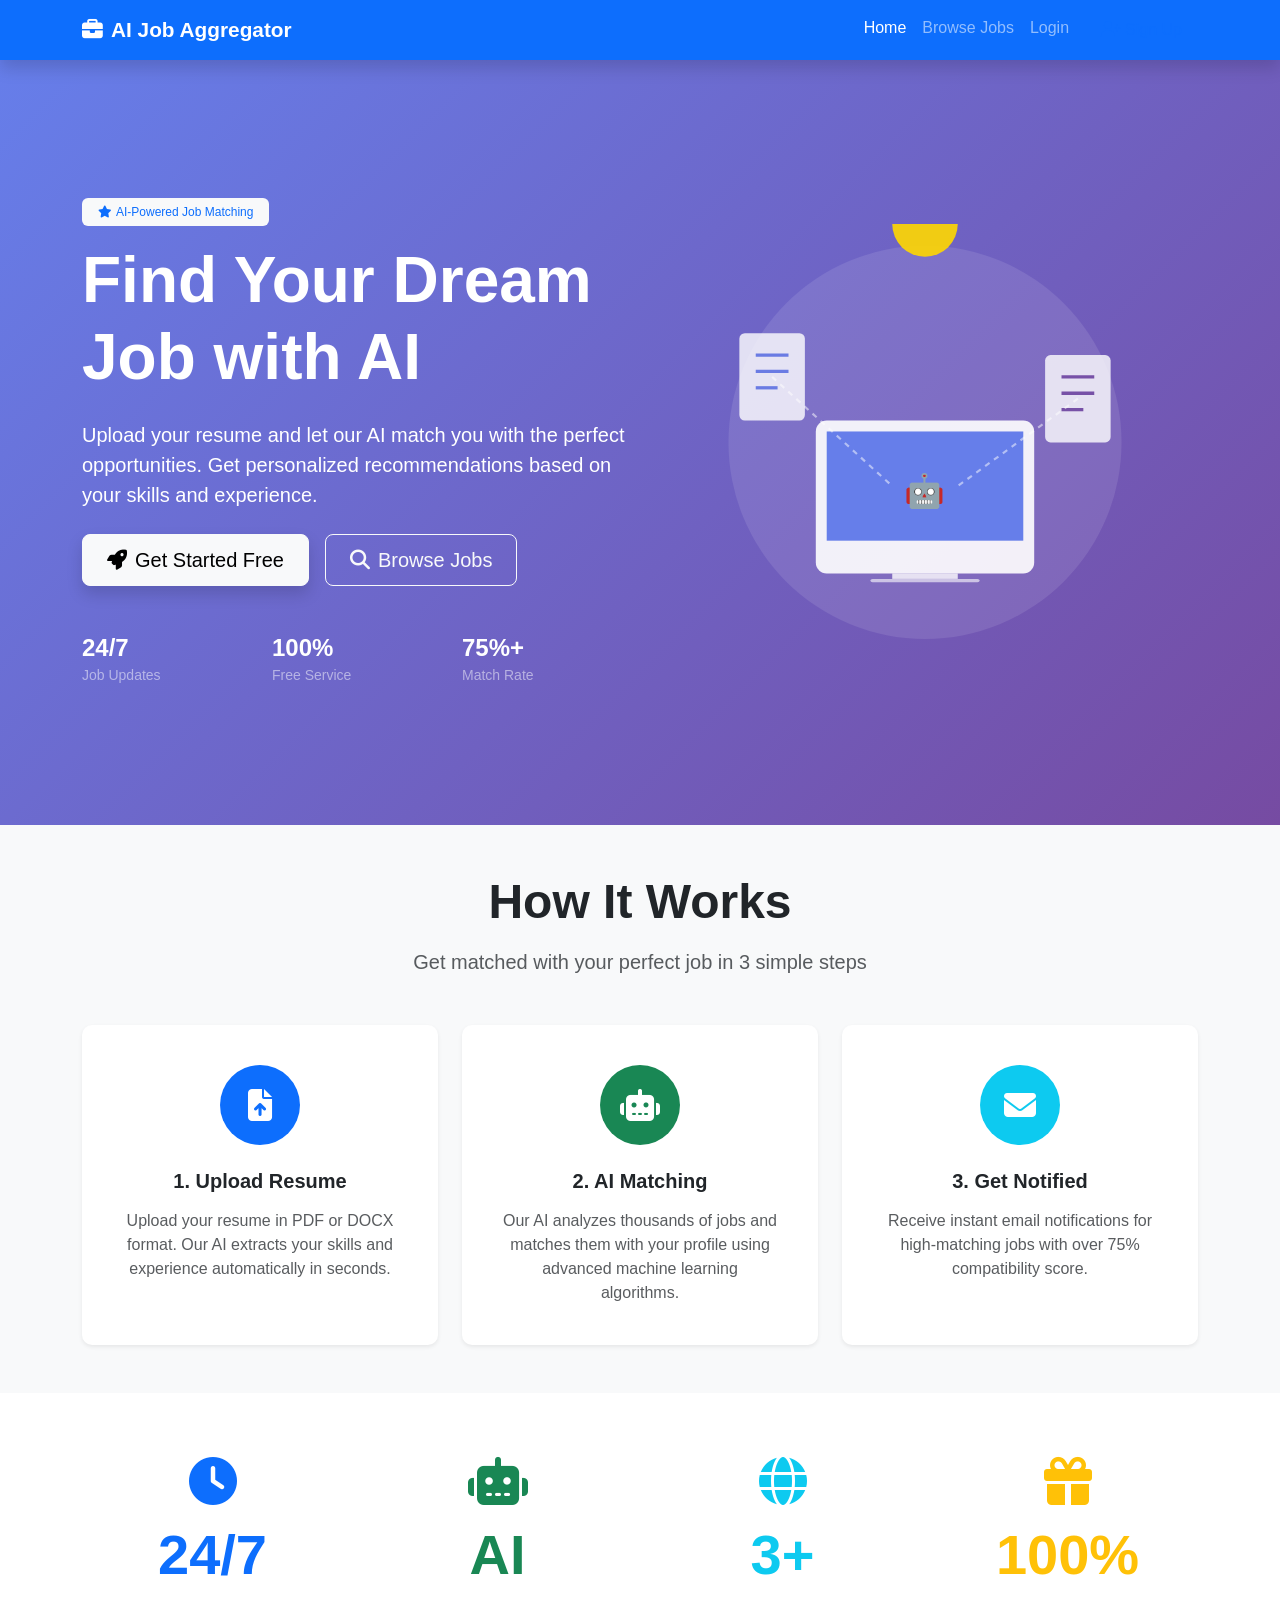
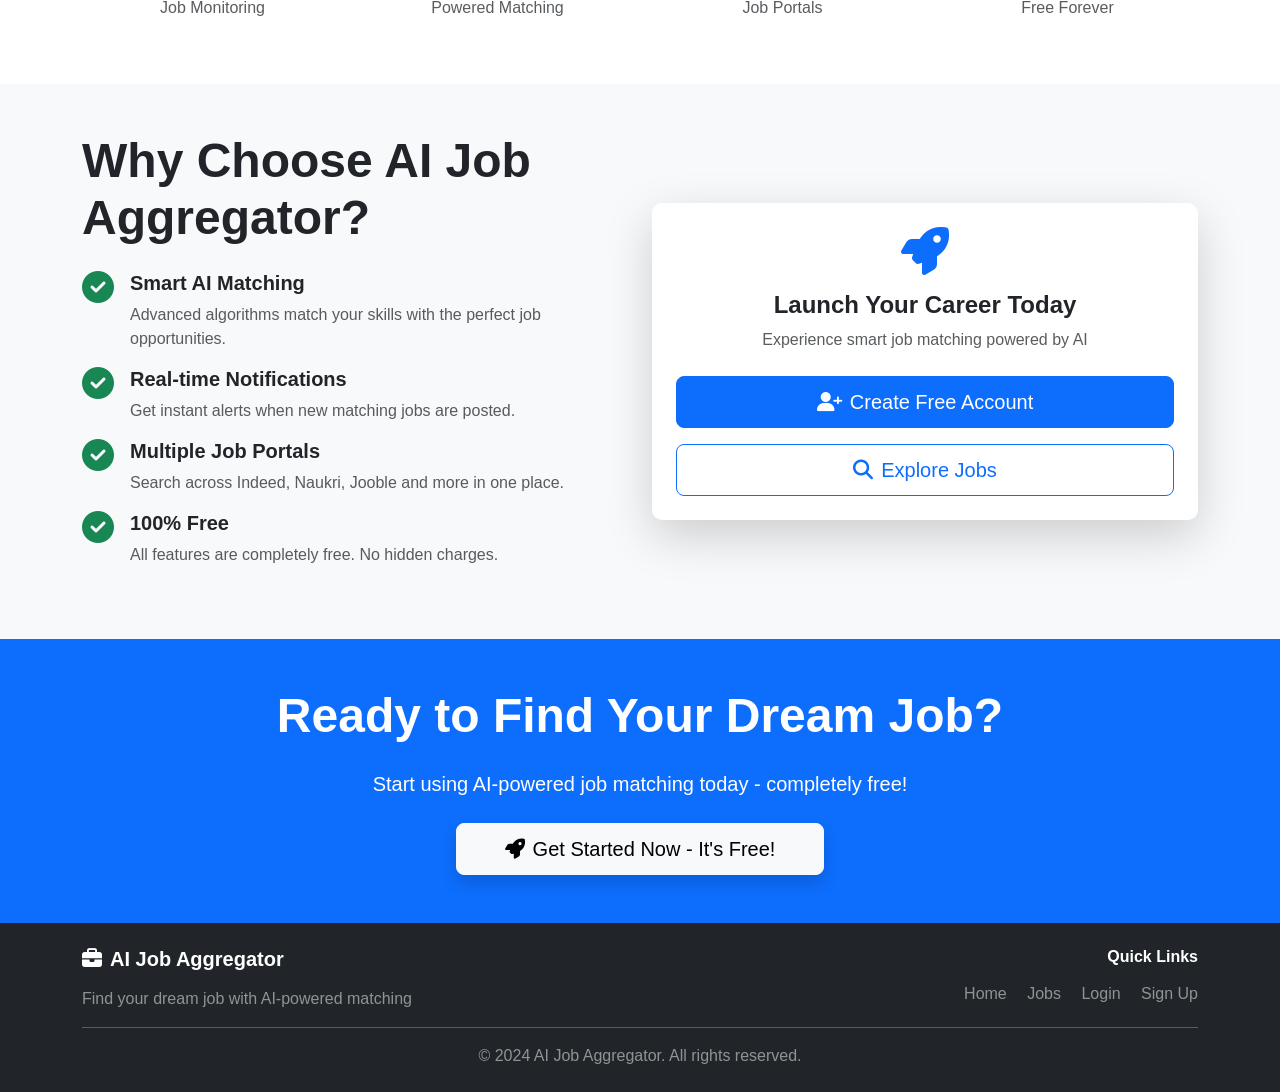
==== frontend/index.html @ 1bea9b3e "Updated backend services and resume parser" ====
<!DOCTYPE html>
<html lang="en">
<head>
    <meta charset="UTF-8">
    <meta name="viewport" content="width=device-width, initial-scale=1.0">
    <title>AI Job Aggregator - Find Your Perfect Job</title>
    <link href="https://cdn.jsdelivr.net/npm/bootstrap@5.3.0/dist/css/bootstrap.min.css" rel="stylesheet">
    <link rel="stylesheet" href="https://cdnjs.cloudflare.com/ajax/libs/font-awesome/6.4.0/css/all.min.css">
    <link rel="stylesheet" href="static/css/style.css">
    <style>
        /* Inline styles for better hero section */
        .hero-section {
            min-height: 85vh;
            background: linear-gradient(135deg, #667eea 0%, #764ba2 100%);
            display: flex;
            align-items: center;
        }
        
        .hero-content {
            animation: fadeInUp 1s ease-in-out;
        }
        
        @keyframes fadeInUp {
            from {
                opacity: 0;
                transform: translateY(30px);
            }
            to {
                opacity: 1;
                transform: translateY(0);
            }
        }
        
        .hero-image {
            animation: float 3s ease-in-out infinite;
        }
        
        @keyframes float {
            0%, 100% {
                transform: translateY(0px);
            }
            50% {
                transform: translateY(-20px);
            }
        }
        
        .feature-card {
            transition: all 0.3s ease;
            height: 100%;
        }
        
        .feature-card:hover {
            transform: translateY(-10px);
            box-shadow: 0 10px 30px rgba(0,0,0,0.2);
        }
    </style>
</head>
<body>
    <!-- Navigation -->
    <nav class="navbar navbar-expand-lg navbar-dark bg-primary sticky-top shadow">
        <div class="container">
            <a class="navbar-brand fw-bold" href="/">
                <i class="fas fa-briefcase me-2"></i>AI Job Aggregator
            </a>
            <button class="navbar-toggler" type="button" data-bs-toggle="collapse" data-bs-target="#navbarNav">
                <span class="navbar-toggler-icon"></span>
            </button>
            <div class="collapse navbar-collapse" id="navbarNav">
                <ul class="navbar-nav ms-auto">
                    <li class="nav-item">
                        <a class="nav-link active" href="/">Home</a>
                    </li>
                    <li class="nav-item">
                        <a class="nav-link" href="/jobs">Browse Jobs</a>
                    </li>
                    <li class="nav-item">
                        <a class="nav-link" href="/login">Login</a>
                    </li>
                    <li class="nav-item ms-2">
                        <a class="nav-link btn btn-light text-primary px-3 rounded-pill" href="/register">
                            <i class="fas fa-user-plus me-1"></i>Sign Up
                        </a>
                    </li>
                </ul>
            </div>
        </div>
    </nav>

    <!-- Hero Section -->
    <section class="hero-section text-white">
        <div class="container">
            <div class="row align-items-center">
                <div class="col-lg-6 hero-content">
                    <div class="badge bg-light text-primary mb-3 px-3 py-2">
                        <i class="fas fa-star me-1"></i>AI-Powered Job Matching
                    </div>
                    <h1 class="display-3 fw-bold mb-4">Find Your Dream Job with AI</h1>
                    <p class="lead mb-4 fs-5">Upload your resume and let our AI match you with the perfect opportunities. Get personalized recommendations based on your skills and experience.</p>
                    
                    <div class="d-flex gap-3 flex-wrap mb-4">
                        <a href="/register" class="btn btn-light btn-lg px-4 shadow">
                            <i class="fas fa-rocket me-2"></i>Get Started Free
                        </a>
                        <a href="/jobs" class="btn btn-outline-light btn-lg px-4">
                            <i class="fas fa-search me-2"></i>Browse Jobs
                        </a>
                    </div>
                    
                    <!-- Quick Stats -->
                    <div class="row mt-5">
                        <div class="col-4">
                            <h4 class="fw-bold mb-0">24/7</h4>
                            <small class="text-white-50">Job Updates</small>
                        </div>
                        <div class="col-4">
                            <h4 class="fw-bold mb-0">100%</h4>
                            <small class="text-white-50">Free Service</small>
                        </div>
                        <div class="col-4">
                            <h4 class="fw-bold mb-0">75%+</h4>
                            <small class="text-white-50">Match Rate</small>
                        </div>
                    </div>
                </div>
                
                <div class="col-lg-6 d-none d-lg-block">
                    <div class="hero-image text-center">
                        <!-- SVG Illustration -->
                        <svg xmlns="http://www.w3.org/2000/svg" viewBox="0 0 500 400" class="img-fluid">
                            <!-- Background circle -->
                            <circle cx="250" cy="200" r="180" fill="#ffffff" opacity="0.1"/>
                            
                            <!-- Laptop -->
                            <rect x="150" y="180" width="200" height="140" rx="10" fill="#ffffff" opacity="0.9"/>
                            <rect x="160" y="190" width="180" height="100" fill="#667eea"/>
                            <rect x="220" y="320" width="60" height="5" fill="#ffffff" opacity="0.8"/>
                            <rect x="200" y="325" width="100" height="3" rx="2" fill="#ffffff" opacity="0.6"/>
                            
                            <!-- Document icons floating -->
                            <g opacity="0.8">
                                <rect x="80" y="100" width="60" height="80" rx="5" fill="#ffffff"/>
                                <line x1="95" y1="120" x2="125" y2="120" stroke="#667eea" stroke-width="3"/>
                                <line x1="95" y1="135" x2="125" y2="135" stroke="#667eea" stroke-width="3"/>
                                <line x1="95" y1="150" x2="115" y2="150" stroke="#667eea" stroke-width="3"/>
                            </g>
                            
                            <g opacity="0.8">
                                <rect x="360" y="120" width="60" height="80" rx="5" fill="#ffffff"/>
                                <line x1="375" y1="140" x2="405" y2="140" stroke="#764ba2" stroke-width="3"/>
                                <line x1="375" y1="155" x2="405" y2="155" stroke="#764ba2" stroke-width="3"/>
                                <line x1="375" y1="170" x2="395" y2="170" stroke="#764ba2" stroke-width="3"/>
                            </g>
                            
                            <!-- AI Brain icon -->
                            <circle cx="250" y="240" r="30" fill="#FFD700" opacity="0.9"/>
                            <text x="250" y="255" text-anchor="middle" font-size="30" fill="#667eea">🤖</text>
                            
                            <!-- Connection lines -->
                            <line x1="110" y1="140" x2="220" y2="240" stroke="#ffffff" stroke-width="2" stroke-dasharray="5,5" opacity="0.5"/>
                            <line x1="390" y1="160" x2="280" y2="240" stroke="#ffffff" stroke-width="2" stroke-dasharray="5,5" opacity="0.5"/>
                        </svg>
                    </div>
                </div>
            </div>
        </div>
    </section>

    <!-- Features Section -->
    <section class="features-section py-5 bg-light">
        <div class="container">
            <div class="text-center mb-5">
                <h2 class="display-5 fw-bold mb-3">How It Works</h2>
                <p class="text-muted fs-5">Get matched with your perfect job in 3 simple steps</p>
            </div>
            
            <div class="row g-4">
                <div class="col-md-4">
                    <div class="card feature-card border-0 shadow-sm text-center p-4">
                        <div class="card-body">
                            <div class="feature-icon bg-primary text-white rounded-circle mx-auto mb-4 d-flex align-items-center justify-content-center" style="width: 80px; height: 80px;">
                                <i class="fas fa-file-upload fa-2x"></i>
                            </div>
                            <h5 class="card-title fw-bold mb-3">1. Upload Resume</h5>
                            <p class="card-text text-muted">Upload your resume in PDF or DOCX format. Our AI extracts your skills and experience automatically in seconds.</p>
                        </div>
                    </div>
                </div>
                
                <div class="col-md-4">
                    <div class="card feature-card border-0 shadow-sm text-center p-4">
                        <div class="card-body">
                            <div class="feature-icon bg-success text-white rounded-circle mx-auto mb-4 d-flex align-items-center justify-content-center" style="width: 80px; height: 80px;">
                                <i class="fas fa-robot fa-2x"></i>
                            </div>
                            <h5 class="card-title fw-bold mb-3">2. AI Matching</h5>
                            <p class="card-text text-muted">Our AI analyzes thousands of jobs and matches them with your profile using advanced machine learning algorithms.</p>
                        </div>
                    </div>
                </div>
                
                <div class="col-md-4">
                    <div class="card feature-card border-0 shadow-sm text-center p-4">
                        <div class="card-body">
                            <div class="feature-icon bg-info text-white rounded-circle mx-auto mb-4 d-flex align-items-center justify-content-center" style="width: 80px; height: 80px;">
                                <i class="fas fa-envelope fa-2x"></i>
                            </div>
                            <h5 class="card-title fw-bold mb-3">3. Get Notified</h5>
                            <p class="card-text text-muted">Receive instant email notifications for high-matching jobs with over 75% compatibility score.</p>
                        </div>
                    </div>
                </div>
            </div>
        </div>
    </section>

    <!-- Stats Section -->
    <section class="stats-section py-5 bg-white">
        <div class="container">
            <div class="row text-center g-4">
                <div class="col-md-3 col-6">
                    <div class="p-3">
                        <i class="fas fa-clock fa-3x text-primary mb-3"></i>
                        <h3 class="display-4 fw-bold text-primary mb-2">24/7</h3>
                        <p class="text-muted mb-0">Job Monitoring</p>
                    </div>
                </div>
                <div class="col-md-3 col-6">
                    <div class="p-3">
                        <i class="fas fa-robot fa-3x text-success mb-3"></i>
                        <h3 class="display-4 fw-bold text-success mb-2">AI</h3>
                        <p class="text-muted mb-0">Powered Matching</p>
                    </div>
                </div>
                <div class="col-md-3 col-6">
                    <div class="p-3">
                        <i class="fas fa-globe fa-3x text-info mb-3"></i>
                        <h3 class="display-4 fw-bold text-info mb-2">3+</h3>
                        <p class="text-muted mb-0">Job Portals</p>
                    </div>
                </div>
                <div class="col-md-3 col-6">
                    <div class="p-3">
                        <i class="fas fa-gift fa-3x text-warning mb-3"></i>
                        <h3 class="display-4 fw-bold text-warning mb-2">100%</h3>
                        <p class="text-muted mb-0">Free Forever</p>
                    </div>
                </div>
            </div>
        </div>
    </section>

    <!-- Why Choose Us Section -->
    <section class="py-5 bg-light">
        <div class="container">
            <div class="row align-items-center">
                <div class="col-lg-6 mb-4 mb-lg-0">
                    <h2 class="display-5 fw-bold mb-4">Why Choose AI Job Aggregator?</h2>
                    <div class="mb-4">
                        <div class="d-flex mb-3">
                            <div class="me-3">
                                <i class="fas fa-check-circle fa-2x text-success"></i>
                            </div>
                            <div>
                                <h5 class="fw-bold">Smart AI Matching</h5>
                                <p class="text-muted mb-0">Advanced algorithms match your skills with the perfect job opportunities.</p>
                            </div>
                        </div>
                        <div class="d-flex mb-3">
                            <div class="me-3">
                                <i class="fas fa-check-circle fa-2x text-success"></i>
                            </div>
                            <div>
                                <h5 class="fw-bold">Real-time Notifications</h5>
                                <p class="text-muted mb-0">Get instant alerts when new matching jobs are posted.</p>
                            </div>
                        </div>
                        <div class="d-flex mb-3">
                            <div class="me-3">
                                <i class="fas fa-check-circle fa-2x text-success"></i>
                            </div>
                            <div>
                                <h5 class="fw-bold">Multiple Job Portals</h5>
                                <p class="text-muted mb-0">Search across Indeed, Naukri, Jooble and more in one place.</p>
                            </div>
                        </div>
                        <div class="d-flex">
                            <div class="me-3">
                                <i class="fas fa-check-circle fa-2x text-success"></i>
                            </div>
                            <div>
                                <h5 class="fw-bold">100% Free</h5>
                                <p class="text-muted mb-0">All features are completely free. No hidden charges.</p>
                            </div>
                        </div>
                    </div>
                </div>
                <div class="col-lg-6">
                    <div class="card border-0 shadow-lg">
                        <div class="card-body p-4">
                            <div class="text-center mb-4">
                                <i class="fas fa-rocket fa-3x text-primary mb-3"></i>
                                <h4 class="fw-bold">Launch Your Career Today</h4>
                                <p class="text-muted">Experience smart job matching powered by AI</p>
                            </div>
                            <div class="d-grid gap-3">
                                <a href="/register" class="btn btn-primary btn-lg">
                                    <i class="fas fa-user-plus me-2"></i>Create Free Account
                                </a>
                                <a href="/jobs" class="btn btn-outline-primary btn-lg">
                                    <i class="fas fa-search me-2"></i>Explore Jobs
                                </a>
                            </div>
                        </div>
                    </div>
                </div>
            </div>
        </div>
    </section>

    <!-- CTA Section -->
    <section class="cta-section bg-primary text-white py-5">
        <div class="container text-center">
            <h2 class="display-5 fw-bold mb-4">Ready to Find Your Dream Job?</h2>
            <p class="lead mb-4 fs-5">Start using AI-powered job matching today - completely free!</p>
            <a href="/register" class="btn btn-light btn-lg px-5 shadow">
                <i class="fas fa-rocket me-2"></i>Get Started Now - It's Free!
            </a>
        </div>
    </section>

    <!-- Footer -->
    <footer class="bg-dark text-white py-4">
        <div class="container">
            <div class="row">
                <div class="col-md-6 mb-3 mb-md-0">
                    <h5 class="fw-bold mb-3">
                        <i class="fas fa-briefcase me-2"></i>AI Job Aggregator
                    </h5>
                    <p class="text-white-50 mb-0">Find your dream job with AI-powered matching</p>
                </div>
                <div class="col-md-6 text-md-end">
                    <h6 class="fw-bold mb-3">Quick Links</h6>
                    <a href="/" class="text-white-50 me-3 text-decoration-none">Home</a>
                    <a href="/jobs" class="text-white-50 me-3 text-decoration-none">Jobs</a>
                    <a href="/login" class="text-white-50 me-3 text-decoration-none">Login</a>
                    <a href="/register" class="text-white-50 text-decoration-none">Sign Up</a>
                </div>
            </div>
            <hr class="my-3 bg-white opacity-25">
            <div class="text-center text-white-50">
                <p class="mb-0">&copy; 2024 AI Job Aggregator. All rights reserved.</p>
            </div>
        </div>
    </footer>

    <script src="https://cdn.jsdelivr.net/npm/bootstrap@5.3.0/dist/js/bootstrap.bundle.min.js"></script>
</body>
</html>
---- frontend/static/css/style.css ----
/* Global Styles */
:root {
    --primary-color: #0d6efd;
    --secondary-color: #6c757d;
    --success-color: #198754;
    --info-color: #0dcaf0;
    --warning-color: #ffc107;
    --danger-color: #dc3545;
}

body {
    font-family: 'Segoe UI', Tahoma, Geneva, Verdana, sans-serif;
    background-color: #f8f9fa;
}

/* Hero Section */
.hero-section {
    background: linear-gradient(135deg, #667eea 0%, #764ba2 100%);
    min-height: 500px;
}

.bg-gradient {
    background: linear-gradient(135deg, #667eea 0%, #764ba2 100%);
}

/* Feature Icons */
.feature-icon {
    width: 80px;
    height: 80px;
    display: flex;
    align-items: center;
    justify-content: center;
}

/* Cards */
.card {
    border-radius: 10px;
    transition: transform 0.3s ease, box-shadow 0.3s ease;
}

.card:hover {
    transform: translateY(-5px);
    box-shadow: 0 10px 30px rgba(0, 0, 0, 0.15);
}

/* Job Cards */
.job-card {
    border-left: 4px solid var(--primary-color);
    transition: all 0.3s ease;
}

.job-card:hover {
    border-left-color: var(--success-color);
    transform: translateX(5px);
}

/* Recommendation Cards */
.recommendation-card {
    border-left: 4px solid var(--warning-color);
}

.rank-badge {
    background: linear-gradient(135deg, #667eea 0%, #764ba2 100%);
    color: white;
    width: 50px;
    height: 50px;
    border-radius: 50%;
    display: flex;
    align-items: center;
    justify-content: center;
    font-weight: bold;
    font-size: 18px;
}

/* Buttons */
.btn {
    border-radius: 8px;
    padding: 10px 20px;
    font-weight: 500;
    transition: all 0.3s ease;
}

.btn:hover {
    transform: translateY(-2px);
    box-shadow: 0 5px 15px rgba(0, 0, 0, 0.2);
}

/* Navbar */
.navbar {
    box-shadow: 0 2px 10px rgba(0, 0, 0, 0.1);
}

.navbar-brand {
    font-weight: bold;
    font-size: 1.3rem;
}

/* Forms */
.form-control, .form-select {
    border-radius: 8px;
    border: 1px solid #dee2e6;
    padding: 12px;
}

.form-control:focus, .form-select:focus {
    border-color: var(--primary-color);
    box-shadow: 0 0 0 0.2rem rgba(13, 110, 253, 0.25);
}

/* Badges */
.badge {
    padding: 6px 12px;
    font-weight: 500;
    border-radius: 6px;
}

/* Progress Bars */
.progress {
    border-radius: 10px;
    overflow: hidden;
}

.progress-bar {
    font-weight: bold;
    font-size: 14px;
}

/* Alerts */
.alert {
    border-radius: 10px;
    border: none;
}

/* Stats Section */
.stats-section h3 {
    font-weight: bold;
}

/* Footer */
footer a:hover {
    color: white !important;
    text-decoration: underline;
}

/* Loading Spinner */
.spinner-border {
    width: 3rem;
    height: 3rem;
}

/* Responsive */
@media (max-width: 768px) {
    .hero-section h1 {
        font-size: 2rem;
    }

    .feature-icon {
        width: 60px;
        height: 60px;
    }

    .rank-badge {
        width: 40px;
        height: 40px;
        font-size: 14px;
    }
}

/* Animations */
@keyframes fadeIn {
    from {
        opacity: 0;
        transform: translateY(20px);
    }
    to {
        opacity: 1;
        transform: translateY(0);
    }
}

.card, .job-card, .recommendation-card {
    animation: fadeIn 0.5s ease-in-out;
}

/* Custom Scrollbar */
::-webkit-scrollbar {
    width: 10px;
}

::-webkit-scrollbar-track {
    background: #f1f1f1;
}

::-webkit-scrollbar-thumb {
    background: var(--primary-color);
    border-radius: 5px;
}

::-webkit-scrollbar-thumb:hover {
    background: #0a58ca;
}
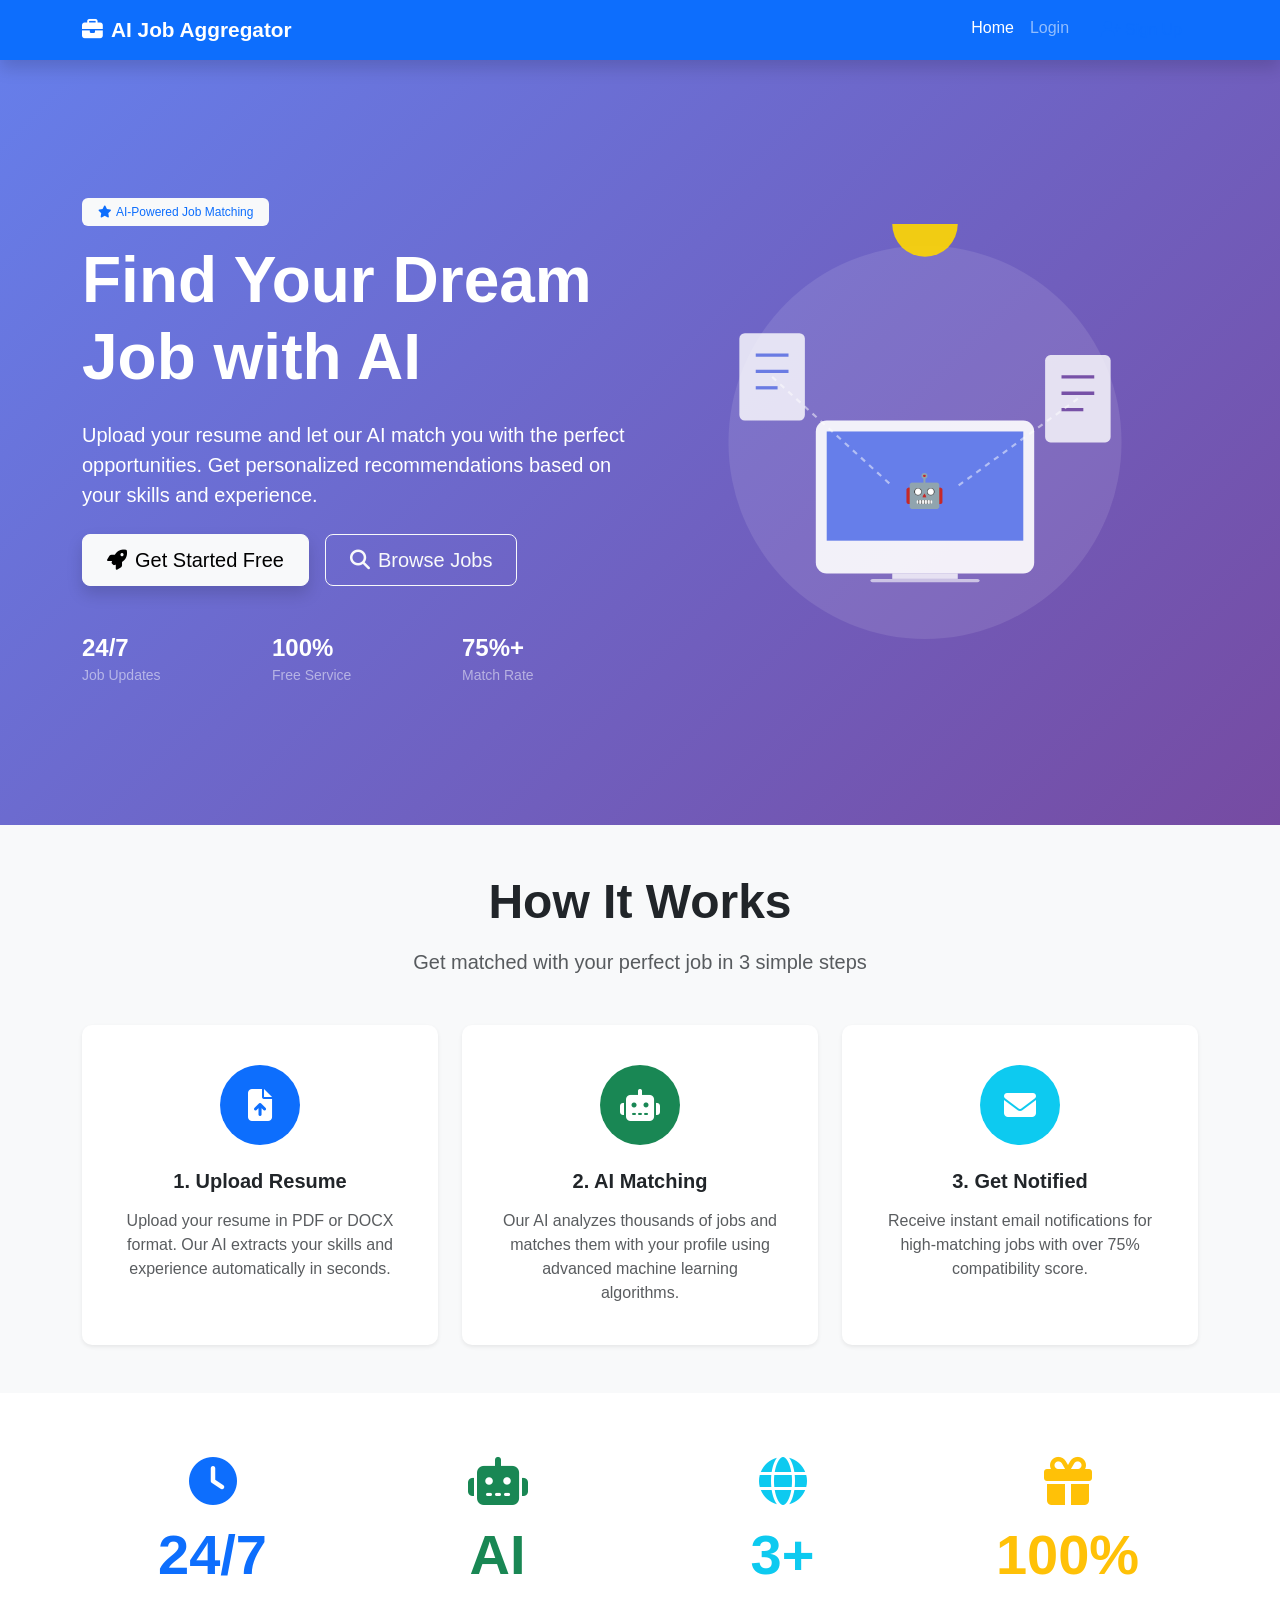
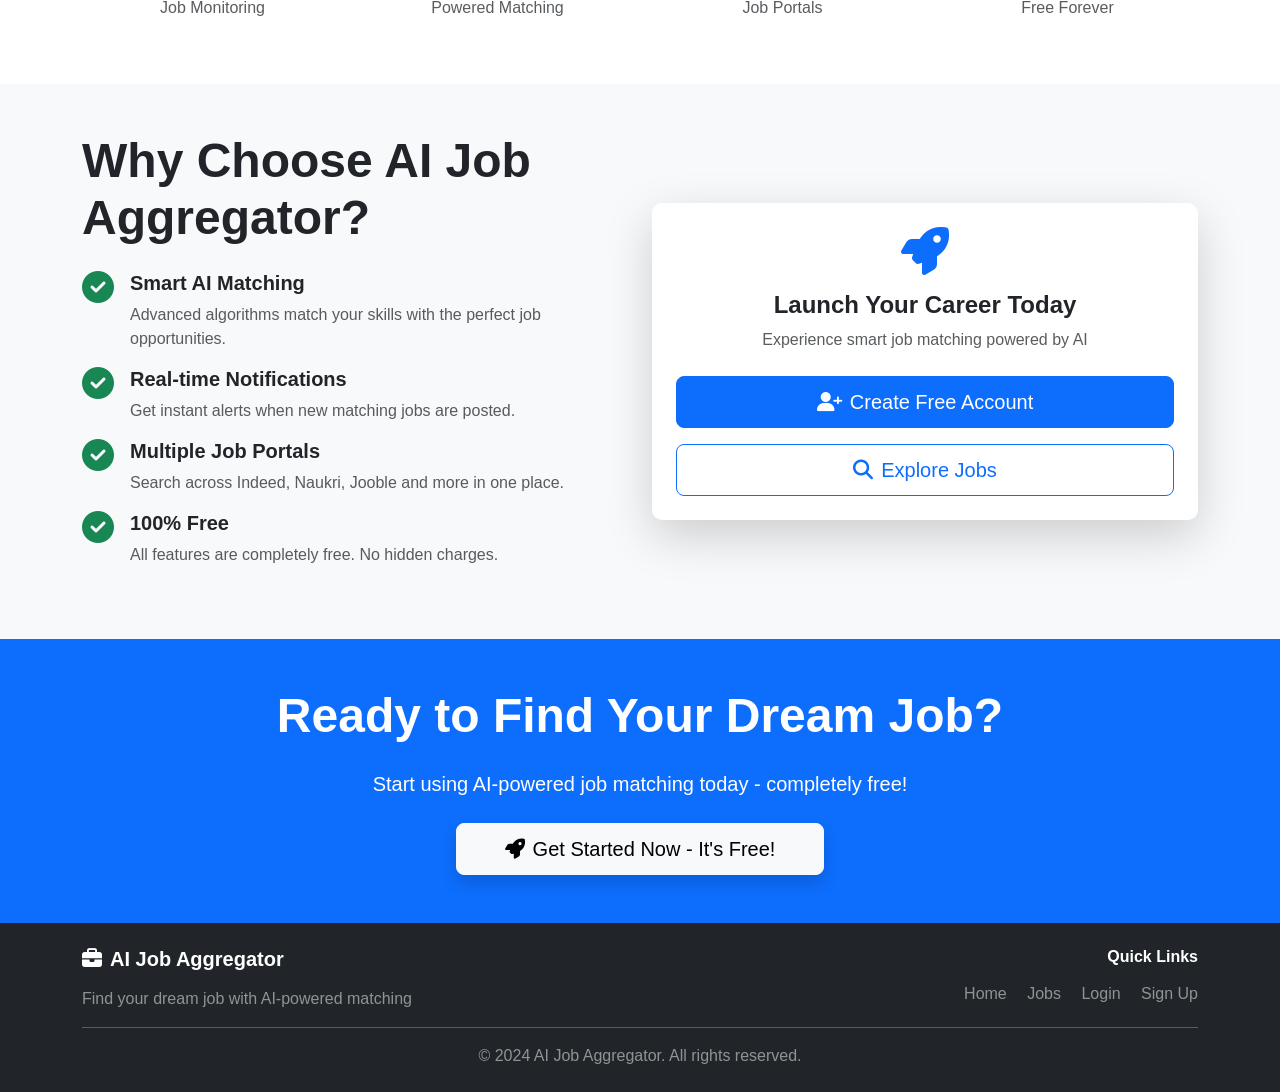
==== commit f8d6d41c: "Updated backend and cleanup logic" ====
--- a/frontend/index.html
+++ b/frontend/index.html
@@ -70,9 +70,7 @@
                     <li class="nav-item">
                         <a class="nav-link active" href="/">Home</a>
                     </li>
-                    <li class="nav-item">
-                        <a class="nav-link" href="/jobs">Browse Jobs</a>
-                    </li>
+            
                     <li class="nav-item">
                         <a class="nav-link" href="/login">Login</a>
                     </li>
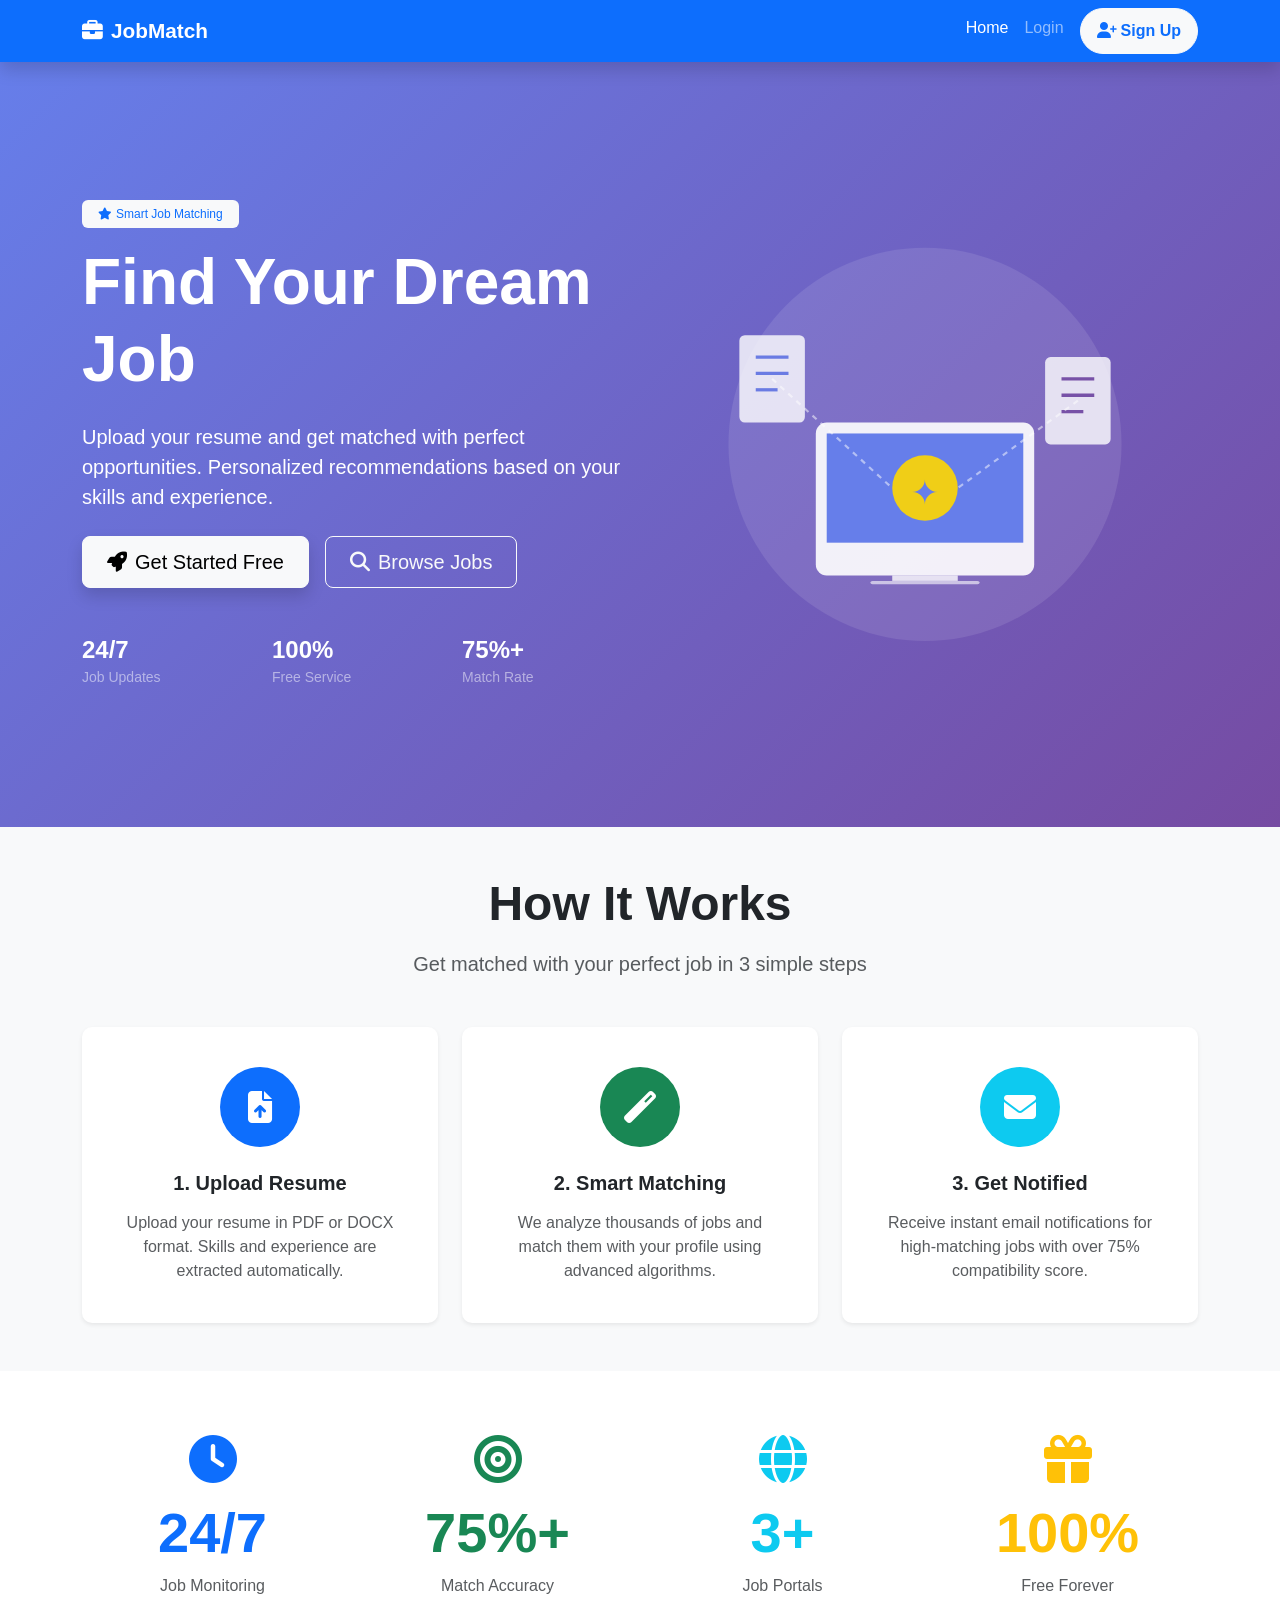
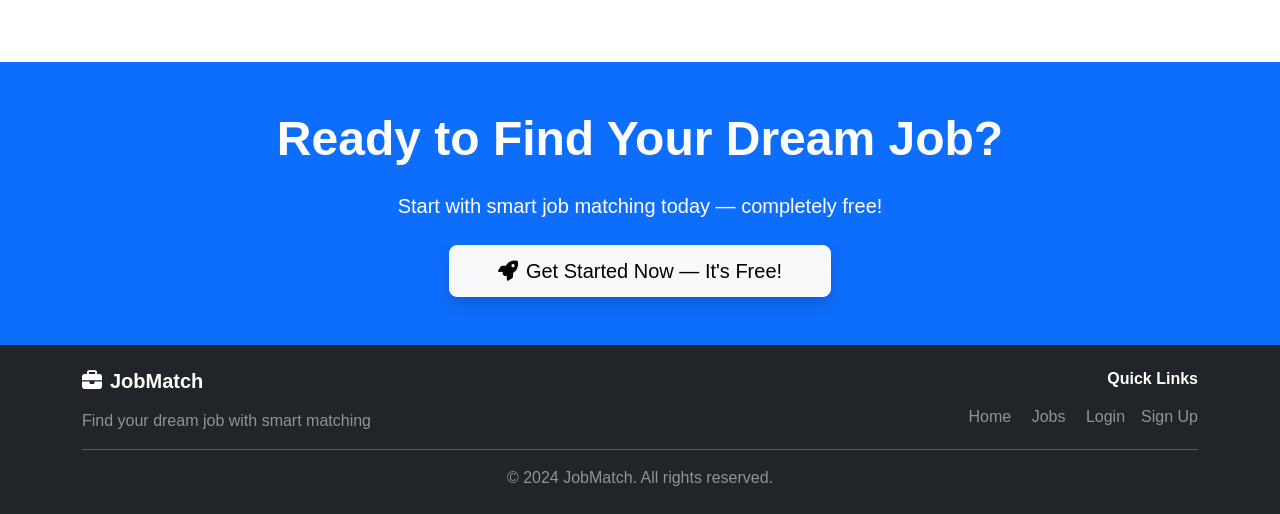
==== commit c798031b: "Updated backend and cleanup logic" ====
--- a/frontend/index.html
+++ b/frontend/index.html
@@ -3,157 +3,72 @@
 <head>
     <meta charset="UTF-8">
     <meta name="viewport" content="width=device-width, initial-scale=1.0">
-    <title>AI Job Aggregator - Find Your Perfect Job</title>
+    <title>JobMatch - Find Your Perfect Job</title>
     <link href="https://cdn.jsdelivr.net/npm/bootstrap@5.3.0/dist/css/bootstrap.min.css" rel="stylesheet">
     <link rel="stylesheet" href="https://cdnjs.cloudflare.com/ajax/libs/font-awesome/6.4.0/css/all.min.css">
     <link rel="stylesheet" href="static/css/style.css">
     <style>
-        /* Inline styles for better hero section */
-        .hero-section {
-            min-height: 85vh;
-            background: linear-gradient(135deg, #667eea 0%, #764ba2 100%);
-            display: flex;
-            align-items: center;
-        }
-        
-        .hero-content {
-            animation: fadeInUp 1s ease-in-out;
-        }
-        
-        @keyframes fadeInUp {
-            from {
-                opacity: 0;
-                transform: translateY(30px);
-            }
-            to {
-                opacity: 1;
-                transform: translateY(0);
-            }
-        }
-        
-        .hero-image {
-            animation: float 3s ease-in-out infinite;
-        }
-        
-        @keyframes float {
-            0%, 100% {
-                transform: translateY(0px);
-            }
-            50% {
-                transform: translateY(-20px);
-            }
-        }
-        
-        .feature-card {
-            transition: all 0.3s ease;
-            height: 100%;
-        }
-        
-        .feature-card:hover {
-            transform: translateY(-10px);
-            box-shadow: 0 10px 30px rgba(0,0,0,0.2);
-        }
+        .hero-section { min-height: 85vh; background: linear-gradient(135deg, #667eea 0%, #764ba2 100%); display: flex; align-items: center; }
+        .hero-content { animation: fadeInUp 1s ease-in-out; }
+        @keyframes fadeInUp { from { opacity:0; transform:translateY(30px); } to { opacity:1; transform:translateY(0); } }
+        .hero-image { animation: float 3s ease-in-out infinite; }
+        @keyframes float { 0%,100%{transform:translateY(0px);} 50%{transform:translateY(-20px);} }
+        .feature-card { transition: all 0.3s ease; height:100%; }
+        .feature-card:hover { transform: translateY(-10px); box-shadow: 0 10px 30px rgba(0,0,0,0.2); }
     </style>
 </head>
 <body>
-    <!-- Navigation -->
     <nav class="navbar navbar-expand-lg navbar-dark bg-primary sticky-top shadow">
         <div class="container">
-            <a class="navbar-brand fw-bold" href="/">
-                <i class="fas fa-briefcase me-2"></i>AI Job Aggregator
-            </a>
+            <a class="navbar-brand fw-bold" href="/"><i class="fas fa-briefcase me-2"></i>JobMatch</a>
             <button class="navbar-toggler" type="button" data-bs-toggle="collapse" data-bs-target="#navbarNav">
                 <span class="navbar-toggler-icon"></span>
             </button>
             <div class="collapse navbar-collapse" id="navbarNav">
-                <ul class="navbar-nav ms-auto">
-                    <li class="nav-item">
-                        <a class="nav-link active" href="/">Home</a>
-                    </li>
-            
-                    <li class="nav-item">
-                        <a class="nav-link" href="/login">Login</a>
-                    </li>
-                    <li class="nav-item ms-2">
-                        <a class="nav-link btn btn-light text-primary px-3 rounded-pill" href="/register">
-                            <i class="fas fa-user-plus me-1"></i>Sign Up
-                        </a>
-                    </li>
-                </ul>
+                <ul class="navbar-nav ms-auto" id="navLinks"></ul>
             </div>
         </div>
     </nav>
 
-    <!-- Hero Section -->
     <section class="hero-section text-white">
         <div class="container">
             <div class="row align-items-center">
                 <div class="col-lg-6 hero-content">
-                    <div class="badge bg-light text-primary mb-3 px-3 py-2">
-                        <i class="fas fa-star me-1"></i>AI-Powered Job Matching
+                    <div class="badge bg-light text-primary mb-3 px-3 py-2"><i class="fas fa-star me-1"></i>Smart Job Matching</div>
+                    <h1 class="display-3 fw-bold mb-4">Find Your Dream Job</h1>
+                    <p class="lead mb-4 fs-5">Upload your resume and get matched with perfect opportunities. Personalized recommendations based on your skills and experience.</p>
+                    <div class="d-flex gap-3 flex-wrap mb-4">
+                        <a href="/register" class="btn btn-light btn-lg px-4 shadow"><i class="fas fa-rocket me-2"></i>Get Started Free</a>
+                        <a href="/jobs" class="btn btn-outline-light btn-lg px-4"><i class="fas fa-search me-2"></i>Browse Jobs</a>
                     </div>
-                    <h1 class="display-3 fw-bold mb-4">Find Your Dream Job with AI</h1>
-                    <p class="lead mb-4 fs-5">Upload your resume and let our AI match you with the perfect opportunities. Get personalized recommendations based on your skills and experience.</p>
-                    
-                    <div class="d-flex gap-3 flex-wrap mb-4">
-                        <a href="/register" class="btn btn-light btn-lg px-4 shadow">
-                            <i class="fas fa-rocket me-2"></i>Get Started Free
-                        </a>
-                        <a href="/jobs" class="btn btn-outline-light btn-lg px-4">
-                            <i class="fas fa-search me-2"></i>Browse Jobs
-                        </a>
-                    </div>
-                    
-                    <!-- Quick Stats -->
                     <div class="row mt-5">
-                        <div class="col-4">
-                            <h4 class="fw-bold mb-0">24/7</h4>
-                            <small class="text-white-50">Job Updates</small>
-                        </div>
-                        <div class="col-4">
-                            <h4 class="fw-bold mb-0">100%</h4>
-                            <small class="text-white-50">Free Service</small>
-                        </div>
-                        <div class="col-4">
-                            <h4 class="fw-bold mb-0">75%+</h4>
-                            <small class="text-white-50">Match Rate</small>
-                        </div>
+                        <div class="col-4"><h4 class="fw-bold mb-0">24/7</h4><small class="text-white-50">Job Updates</small></div>
+                        <div class="col-4"><h4 class="fw-bold mb-0">100%</h4><small class="text-white-50">Free Service</small></div>
+                        <div class="col-4"><h4 class="fw-bold mb-0">75%+</h4><small class="text-white-50">Match Rate</small></div>
                     </div>
                 </div>
-                
                 <div class="col-lg-6 d-none d-lg-block">
                     <div class="hero-image text-center">
-                        <!-- SVG Illustration -->
                         <svg xmlns="http://www.w3.org/2000/svg" viewBox="0 0 500 400" class="img-fluid">
-                            <!-- Background circle -->
                             <circle cx="250" cy="200" r="180" fill="#ffffff" opacity="0.1"/>
-                            
-                            <!-- Laptop -->
                             <rect x="150" y="180" width="200" height="140" rx="10" fill="#ffffff" opacity="0.9"/>
                             <rect x="160" y="190" width="180" height="100" fill="#667eea"/>
                             <rect x="220" y="320" width="60" height="5" fill="#ffffff" opacity="0.8"/>
                             <rect x="200" y="325" width="100" height="3" rx="2" fill="#ffffff" opacity="0.6"/>
-                            
-                            <!-- Document icons floating -->
                             <g opacity="0.8">
                                 <rect x="80" y="100" width="60" height="80" rx="5" fill="#ffffff"/>
                                 <line x1="95" y1="120" x2="125" y2="120" stroke="#667eea" stroke-width="3"/>
                                 <line x1="95" y1="135" x2="125" y2="135" stroke="#667eea" stroke-width="3"/>
                                 <line x1="95" y1="150" x2="115" y2="150" stroke="#667eea" stroke-width="3"/>
                             </g>
-                            
                             <g opacity="0.8">
                                 <rect x="360" y="120" width="60" height="80" rx="5" fill="#ffffff"/>
                                 <line x1="375" y1="140" x2="405" y2="140" stroke="#764ba2" stroke-width="3"/>
                                 <line x1="375" y1="155" x2="405" y2="155" stroke="#764ba2" stroke-width="3"/>
                                 <line x1="375" y1="170" x2="395" y2="170" stroke="#764ba2" stroke-width="3"/>
                             </g>
-                            
-                            <!-- AI Brain icon -->
-                            <circle cx="250" y="240" r="30" fill="#FFD700" opacity="0.9"/>
-                            <text x="250" y="255" text-anchor="middle" font-size="30" fill="#667eea">🤖</text>
-                            
-                            <!-- Connection lines -->
+                            <circle cx="250" cy="240" r="30" fill="#FFD700" opacity="0.9"/>
+                            <text x="250" y="255" text-anchor="middle" font-size="30" fill="#667eea">✦</text>
                             <line x1="110" y1="140" x2="220" y2="240" stroke="#ffffff" stroke-width="2" stroke-dasharray="5,5" opacity="0.5"/>
                             <line x1="390" y1="160" x2="280" y2="240" stroke="#ffffff" stroke-width="2" stroke-dasharray="5,5" opacity="0.5"/>
                         </svg>
@@ -163,45 +78,35 @@
         </div>
     </section>
 
-    <!-- Features Section -->
-    <section class="features-section py-5 bg-light">
+    <section class="py-5 bg-light">
         <div class="container">
             <div class="text-center mb-5">
                 <h2 class="display-5 fw-bold mb-3">How It Works</h2>
                 <p class="text-muted fs-5">Get matched with your perfect job in 3 simple steps</p>
             </div>
-            
             <div class="row g-4">
                 <div class="col-md-4">
                     <div class="card feature-card border-0 shadow-sm text-center p-4">
                         <div class="card-body">
-                            <div class="feature-icon bg-primary text-white rounded-circle mx-auto mb-4 d-flex align-items-center justify-content-center" style="width: 80px; height: 80px;">
-                                <i class="fas fa-file-upload fa-2x"></i>
-                            </div>
+                            <div class="feature-icon bg-primary text-white rounded-circle mx-auto mb-4 d-flex align-items-center justify-content-center" style="width:80px;height:80px;"><i class="fas fa-file-upload fa-2x"></i></div>
                             <h5 class="card-title fw-bold mb-3">1. Upload Resume</h5>
-                            <p class="card-text text-muted">Upload your resume in PDF or DOCX format. Our AI extracts your skills and experience automatically in seconds.</p>
+                            <p class="card-text text-muted">Upload your resume in PDF or DOCX format. Skills and experience are extracted automatically.</p>
                         </div>
                     </div>
                 </div>
-                
                 <div class="col-md-4">
                     <div class="card feature-card border-0 shadow-sm text-center p-4">
                         <div class="card-body">
-                            <div class="feature-icon bg-success text-white rounded-circle mx-auto mb-4 d-flex align-items-center justify-content-center" style="width: 80px; height: 80px;">
-                                <i class="fas fa-robot fa-2x"></i>
-                            </div>
-                            <h5 class="card-title fw-bold mb-3">2. AI Matching</h5>
-                            <p class="card-text text-muted">Our AI analyzes thousands of jobs and matches them with your profile using advanced machine learning algorithms.</p>
+                            <div class="feature-icon bg-success text-white rounded-circle mx-auto mb-4 d-flex align-items-center justify-content-center" style="width:80px;height:80px;"><i class="fas fa-magic fa-2x"></i></div>
+                            <h5 class="card-title fw-bold mb-3">2. Smart Matching</h5>
+                            <p class="card-text text-muted">We analyze thousands of jobs and match them with your profile using advanced algorithms.</p>
                         </div>
                     </div>
                 </div>
-                
                 <div class="col-md-4">
                     <div class="card feature-card border-0 shadow-sm text-center p-4">
                         <div class="card-body">
-                            <div class="feature-icon bg-info text-white rounded-circle mx-auto mb-4 d-flex align-items-center justify-content-center" style="width: 80px; height: 80px;">
-                                <i class="fas fa-envelope fa-2x"></i>
-                            </div>
+                            <div class="feature-icon bg-info text-white rounded-circle mx-auto mb-4 d-flex align-items-center justify-content-center" style="width:80px;height:80px;"><i class="fas fa-envelope fa-2x"></i></div>
                             <h5 class="card-title fw-bold mb-3">3. Get Notified</h5>
                             <p class="card-text text-muted">Receive instant email notifications for high-matching jobs with over 75% compatibility score.</p>
                         </div>
@@ -211,146 +116,75 @@
         </div>
     </section>
 
-    <!-- Stats Section -->
-    <section class="stats-section py-5 bg-white">
+    <section class="py-5 bg-white">
         <div class="container">
             <div class="row text-center g-4">
-                <div class="col-md-3 col-6">
-                    <div class="p-3">
-                        <i class="fas fa-clock fa-3x text-primary mb-3"></i>
-                        <h3 class="display-4 fw-bold text-primary mb-2">24/7</h3>
-                        <p class="text-muted mb-0">Job Monitoring</p>
-                    </div>
-                </div>
-                <div class="col-md-3 col-6">
-                    <div class="p-3">
-                        <i class="fas fa-robot fa-3x text-success mb-3"></i>
-                        <h3 class="display-4 fw-bold text-success mb-2">AI</h3>
-                        <p class="text-muted mb-0">Powered Matching</p>
-                    </div>
-                </div>
-                <div class="col-md-3 col-6">
-                    <div class="p-3">
-                        <i class="fas fa-globe fa-3x text-info mb-3"></i>
-                        <h3 class="display-4 fw-bold text-info mb-2">3+</h3>
-                        <p class="text-muted mb-0">Job Portals</p>
-                    </div>
-                </div>
-                <div class="col-md-3 col-6">
-                    <div class="p-3">
-                        <i class="fas fa-gift fa-3x text-warning mb-3"></i>
-                        <h3 class="display-4 fw-bold text-warning mb-2">100%</h3>
-                        <p class="text-muted mb-0">Free Forever</p>
-                    </div>
-                </div>
+                <div class="col-md-3 col-6"><div class="p-3"><i class="fas fa-clock fa-3x text-primary mb-3"></i><h3 class="display-4 fw-bold text-primary mb-2">24/7</h3><p class="text-muted mb-0">Job Monitoring</p></div></div>
+                <div class="col-md-3 col-6"><div class="p-3"><i class="fas fa-bullseye fa-3x text-success mb-3"></i><h3 class="display-4 fw-bold text-success mb-2">75%+</h3><p class="text-muted mb-0">Match Accuracy</p></div></div>
+                <div class="col-md-3 col-6"><div class="p-3"><i class="fas fa-globe fa-3x text-info mb-3"></i><h3 class="display-4 fw-bold text-info mb-2">3+</h3><p class="text-muted mb-0">Job Portals</p></div></div>
+                <div class="col-md-3 col-6"><div class="p-3"><i class="fas fa-gift fa-3x text-warning mb-3"></i><h3 class="display-4 fw-bold text-warning mb-2">100%</h3><p class="text-muted mb-0">Free Forever</p></div></div>
             </div>
         </div>
     </section>
 
-    <!-- Why Choose Us Section -->
-    <section class="py-5 bg-light">
-        <div class="container">
-            <div class="row align-items-center">
-                <div class="col-lg-6 mb-4 mb-lg-0">
-                    <h2 class="display-5 fw-bold mb-4">Why Choose AI Job Aggregator?</h2>
-                    <div class="mb-4">
-                        <div class="d-flex mb-3">
-                            <div class="me-3">
-                                <i class="fas fa-check-circle fa-2x text-success"></i>
-                            </div>
-                            <div>
-                                <h5 class="fw-bold">Smart AI Matching</h5>
-                                <p class="text-muted mb-0">Advanced algorithms match your skills with the perfect job opportunities.</p>
-                            </div>
-                        </div>
-                        <div class="d-flex mb-3">
-                            <div class="me-3">
-                                <i class="fas fa-check-circle fa-2x text-success"></i>
-                            </div>
-                            <div>
-                                <h5 class="fw-bold">Real-time Notifications</h5>
-                                <p class="text-muted mb-0">Get instant alerts when new matching jobs are posted.</p>
-                            </div>
-                        </div>
-                        <div class="d-flex mb-3">
-                            <div class="me-3">
-                                <i class="fas fa-check-circle fa-2x text-success"></i>
-                            </div>
-                            <div>
-                                <h5 class="fw-bold">Multiple Job Portals</h5>
-                                <p class="text-muted mb-0">Search across Indeed, Naukri, Jooble and more in one place.</p>
-                            </div>
-                        </div>
-                        <div class="d-flex">
-                            <div class="me-3">
-                                <i class="fas fa-check-circle fa-2x text-success"></i>
-                            </div>
-                            <div>
-                                <h5 class="fw-bold">100% Free</h5>
-                                <p class="text-muted mb-0">All features are completely free. No hidden charges.</p>
-                            </div>
-                        </div>
-                    </div>
-                </div>
-                <div class="col-lg-6">
-                    <div class="card border-0 shadow-lg">
-                        <div class="card-body p-4">
-                            <div class="text-center mb-4">
-                                <i class="fas fa-rocket fa-3x text-primary mb-3"></i>
-                                <h4 class="fw-bold">Launch Your Career Today</h4>
-                                <p class="text-muted">Experience smart job matching powered by AI</p>
-                            </div>
-                            <div class="d-grid gap-3">
-                                <a href="/register" class="btn btn-primary btn-lg">
-                                    <i class="fas fa-user-plus me-2"></i>Create Free Account
-                                </a>
-                                <a href="/jobs" class="btn btn-outline-primary btn-lg">
-                                    <i class="fas fa-search me-2"></i>Explore Jobs
-                                </a>
-                            </div>
-                        </div>
-                    </div>
-                </div>
-            </div>
+    <section class="bg-primary text-white py-5">
+        <div class="container text-center">
+            <h2 class="display-5 fw-bold mb-4">Ready to Find Your Dream Job?</h2>
+            <p class="lead mb-4 fs-5">Start with smart job matching today — completely free!</p>
+            <a href="/register" class="btn btn-light btn-lg px-5 shadow"><i class="fas fa-rocket me-2"></i>Get Started Now — It's Free!</a>
         </div>
     </section>
 
-    <!-- CTA Section -->
-    <section class="cta-section bg-primary text-white py-5">
-        <div class="container text-center">
-            <h2 class="display-5 fw-bold mb-4">Ready to Find Your Dream Job?</h2>
-            <p class="lead mb-4 fs-5">Start using AI-powered job matching today - completely free!</p>
-            <a href="/register" class="btn btn-light btn-lg px-5 shadow">
-                <i class="fas fa-rocket me-2"></i>Get Started Now - It's Free!
-            </a>
-        </div>
-    </section>
-
-    <!-- Footer -->
     <footer class="bg-dark text-white py-4">
         <div class="container">
             <div class="row">
                 <div class="col-md-6 mb-3 mb-md-0">
-                    <h5 class="fw-bold mb-3">
-                        <i class="fas fa-briefcase me-2"></i>AI Job Aggregator
-                    </h5>
-                    <p class="text-white-50 mb-0">Find your dream job with AI-powered matching</p>
+                    <h5 class="fw-bold mb-3"><i class="fas fa-briefcase me-2"></i>JobMatch</h5>
+                    <p class="text-white-50 mb-0">Find your dream job with smart matching</p>
                 </div>
                 <div class="col-md-6 text-md-end">
                     <h6 class="fw-bold mb-3">Quick Links</h6>
                     <a href="/" class="text-white-50 me-3 text-decoration-none">Home</a>
                     <a href="/jobs" class="text-white-50 me-3 text-decoration-none">Jobs</a>
-                    <a href="/login" class="text-white-50 me-3 text-decoration-none">Login</a>
-                    <a href="/register" class="text-white-50 text-decoration-none">Sign Up</a>
+                    <span id="footerAuthLinks"></span>
                 </div>
             </div>
             <hr class="my-3 bg-white opacity-25">
-            <div class="text-center text-white-50">
-                <p class="mb-0">&copy; 2024 AI Job Aggregator. All rights reserved.</p>
-            </div>
+            <div class="text-center text-white-50"><p class="mb-0">&copy; 2024 JobMatch. All rights reserved.</p></div>
         </div>
     </footer>
 
     <script src="https://cdn.jsdelivr.net/npm/bootstrap@5.3.0/dist/js/bootstrap.bundle.min.js"></script>
+    <script src="static/js/api.js"></script>
+    <script>
+        document.addEventListener('DOMContentLoaded', () => {
+            const navLinks = document.getElementById('navLinks');
+            const footerAuthLinks = document.getElementById('footerAuthLinks');
+            if (isAuthenticated()) {
+                navLinks.innerHTML = `
+                    <li class="nav-item"><a class="nav-link" href="/">Home</a></li>
+                    <li class="nav-item"><a class="nav-link" href="/dashboard">Dashboard</a></li>
+                    <li class="nav-item"><a class="nav-link" href="/jobs">Browse Jobs</a></li>
+                    <li class="nav-item"><a class="nav-link" href="/recommendations">Recommendations</a></li>
+                    <li class="nav-item"><a class="nav-link" href="#" id="logoutBtn">Logout</a></li>
+                `;
+                document.getElementById('logoutBtn').addEventListener('click', logout);
+                footerAuthLinks.innerHTML = `<a href="/dashboard" class="text-white-50 text-decoration-none">Dashboard</a>`;
+            } else {
+                navLinks.innerHTML = `
+    <li class="nav-item"><a class="nav-link active" href="/">Home</a></li>
+    <li class="nav-item"><a class="nav-link" href="/login">Login</a></li>
+    <li class="nav-item">
+        <a class="btn btn-light px-3 rounded-pill ms-2" 
+           href="/register" 
+           style="color:#0d6efd !important; font-weight:600;">
+            <i class="fas fa-user-plus me-1"></i>Sign Up
+        </a>
+    </li>
+`;
+                footerAuthLinks.innerHTML = `<a href="/login" class="text-white-50 me-3 text-decoration-none">Login</a><a href="/register" class="text-white-50 text-decoration-none">Sign Up</a>`;
+            }
+        });
+    </script>
 </body>
-</html>+</html>
